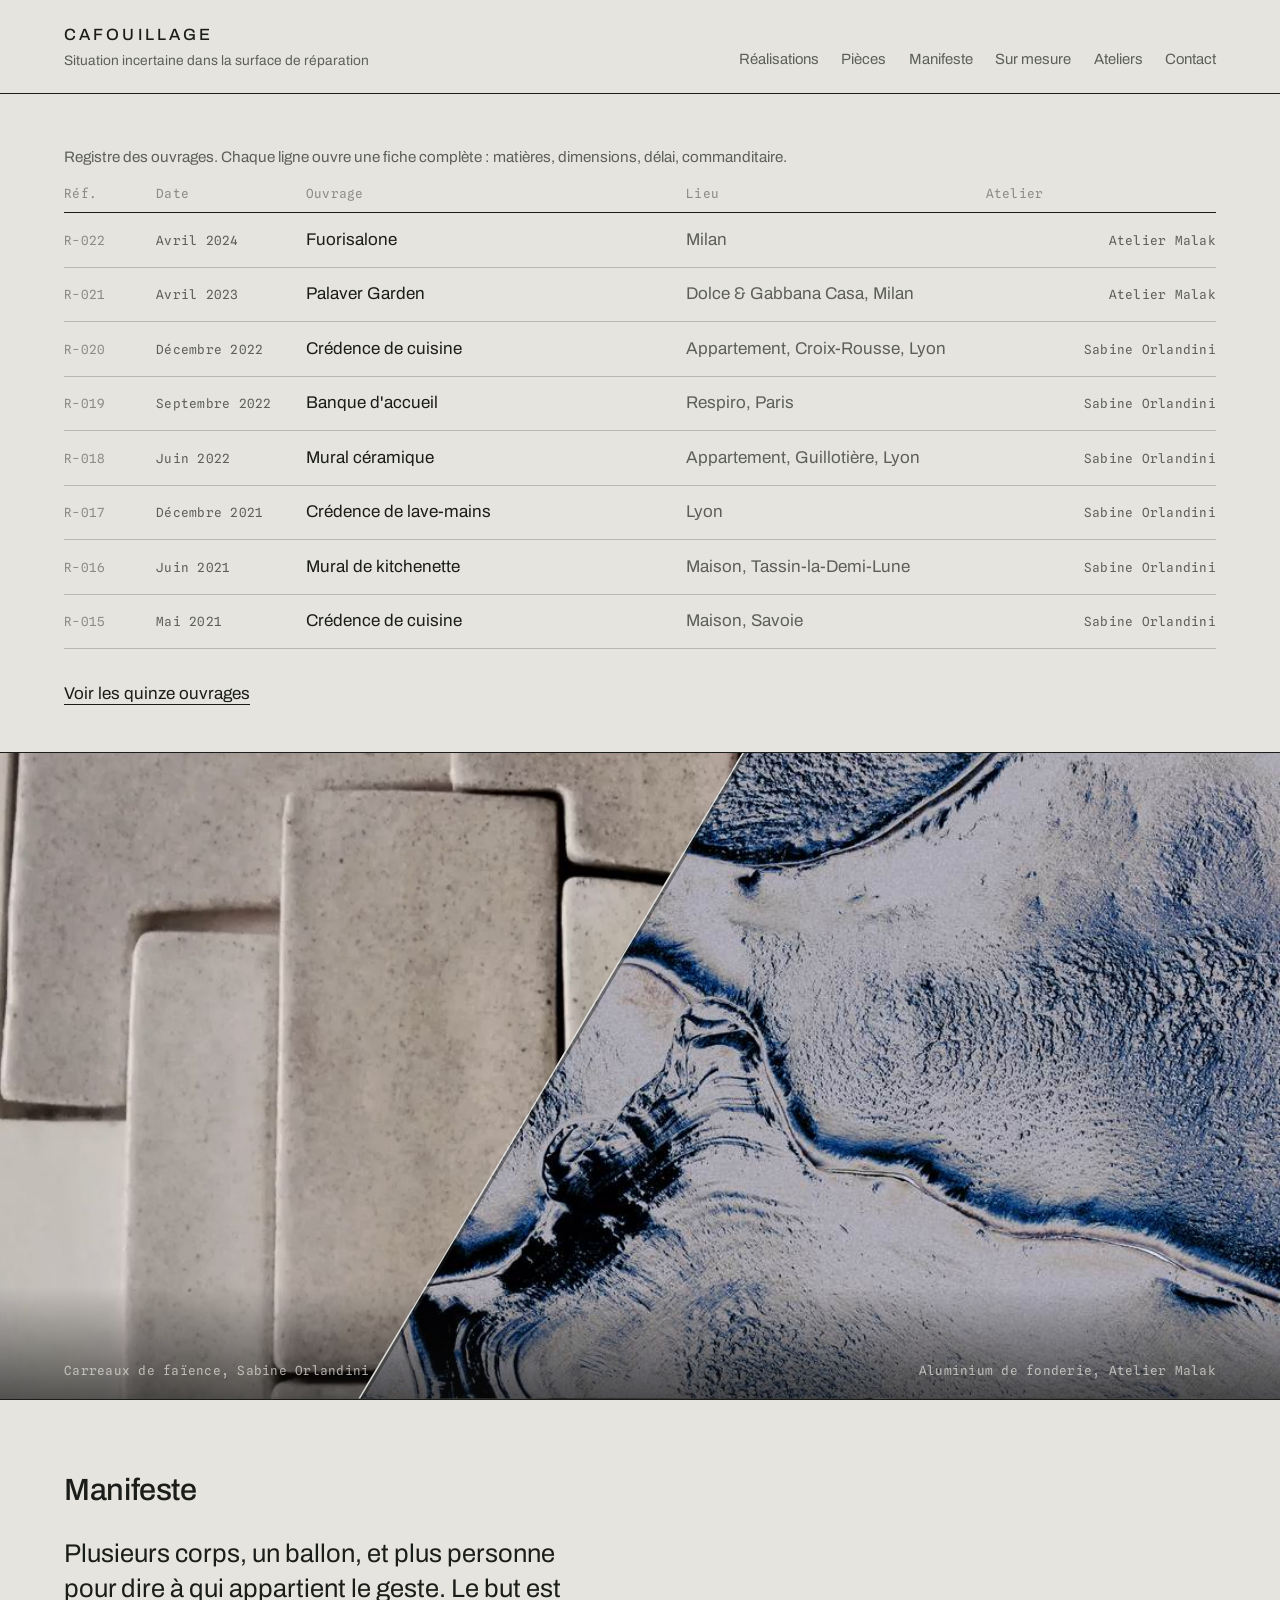
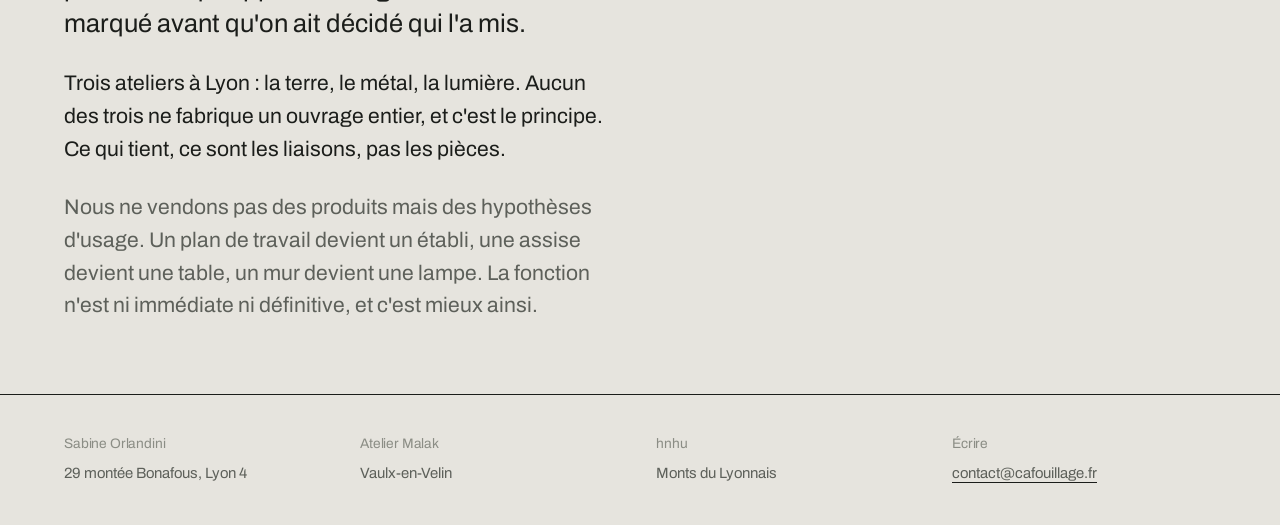
==== index.html @ cafbd725 "Premiere version du site" ====
<!DOCTYPE html>
<html lang="fr">
<head>
<meta charset="utf-8">
<meta name="viewport" content="width=device-width, initial-scale=1">
<title>Cafouillage — trois ateliers, Lyon</title>
<meta name="description" content="Trois ateliers lyonnais — la terre, le métal, la lumière — pour les agencements sur mesure des architectes d'intérieur, décorateurs et créateurs de lieux.">
<link rel="preconnect" href="https://fonts.googleapis.com">
<link rel="preconnect" href="https://fonts.gstatic.com" crossorigin>
<link href="https://fonts.googleapis.com/css2?family=Archivo:wght@400;500&family=Spline+Sans+Mono:wght@400&display=swap" rel="stylesheet">
<link rel="stylesheet" href="css/site.css">
</head>
<body>

<header class="tete bande">
  <div class="bloc-enseigne">
    <a class="enseigne" href="index.html" data-nom>Cafouillage</a>
    <p class="base-line" data-baseline>Situation incertaine dans la surface de réparation</p>
  </div>
  <nav class="menu" aria-label="Navigation principale">
    <a href="realisations.html">Réalisations</a>
    <a href="pieces.html">Pièces</a>
    <a href="index.html#manifeste">Manifeste</a>
    <a href="sur-mesure.html">Sur mesure</a>
    <a href="ateliers.html">Ateliers</a>
    <a href="contact.html">Contact</a>
  </nav>
</header>

<main>

  <section class="section--serree bande" style="padding-top:3.25rem;">
    <table class="registre">
      <caption>Registre des ouvrages. Chaque ligne ouvre une fiche complète : matières, dimensions, délai, commanditaire.</caption>
      <thead>
        <tr>
          <th class="col-ref donnee">Réf.</th>
          <th class="col-date donnee">Date</th>
          <th class="donnee">Ouvrage</th>
          <th class="col-lieu donnee">Lieu</th>
          <th class="col-atelier donnee">Atelier</th>
        </tr>
      </thead>
      <tbody data-registre="8"></tbody>
    </table>
    <p style="margin-top:2rem;"><a class="lien-souligne" href="realisations.html">Voir les quinze ouvrages</a></p>
  </section>

  <div class="croisement" data-croisement role="img" aria-label="Deux gros plans d'atelier qui se croisent : la terre et le métal"></div>

  <section class="section bande" id="manifeste">
    <h2>Manifeste</h2>
    <div class="manifeste" data-manifeste style="margin-top:1.75rem;"></div>
  </section>

</main>

<footer class="pied bande" data-pied-ateliers>
  <div><h3>Sabine Orlandini</h3><p>29 montée Bonafous, Lyon 4</p></div>
  <div><h3>Atelier Malak</h3><p>Vaulx-en-Velin</p></div>
  <div><h3>hnhu</h3><p>Monts du Lyonnais</p></div>
  <div><h3>Écrire</h3><p><a class="lien-souligne" data-courriel href="mailto:contact@cafouillage.fr">contact@cafouillage.fr</a></p></div>
</footer>

<script src="data/contenu.js"></script>
<script src="js/site.js"></script>
</body>
</html>
---- css/site.css ----
/* Cafouillage — feuille de style unique */

:root {
  --platre: #E6E4DE;
  --platre-creux: #DBD8D0;
  --encre: #1B1D1A;
  --encre-douce: #5D605A;
  --encre-legere: #8B8D85;
  --outremer: #1B2F7A;
  --trait: rgba(27, 29, 26, 0.22);
  --trait-fort: #1B1D1A;
  --nuit: #16181A;
  --nuit-claire: #9BA2A8;
  --marge: clamp(1.25rem, 5vw, 4.5rem);
}

* { box-sizing: border-box; }

html { -webkit-text-size-adjust: 100%; }

body {
  margin: 0;
  background: var(--platre);
  color: var(--encre);
  font-family: "Archivo", "Helvetica Neue", Arial, sans-serif;
  font-size: 17px;
  line-height: 1.55;
  font-weight: 400;
  font-synthesis: none;
}

a { color: inherit; }

a:focus-visible,
button:focus-visible,
input:focus-visible,
select:focus-visible,
textarea:focus-visible {
  outline: 2px solid var(--outremer);
  outline-offset: 3px;
}

img { max-width: 100%; display: block; }

/* ---------- ossature ---------- */

.bande { padding-left: var(--marge); padding-right: var(--marge); }

.section { padding-top: 4.5rem; padding-bottom: 4.5rem; }
.section--serree { padding-top: 2.75rem; padding-bottom: 2.75rem; }
.section--filet { border-top: 1px solid var(--trait-fort); }

.mesure { max-width: 62ch; }
.mesure-large { max-width: 78ch; }

/* ---------- typographie ---------- */

h1, h2, h3 { font-weight: 500; margin: 0; letter-spacing: -0.012em; }

h1 { font-size: clamp(2rem, 4.6vw, 3.4rem); line-height: 1.08; }
h2 { font-size: clamp(1.4rem, 2.4vw, 1.95rem); line-height: 1.18; }
h3 { font-size: 1.13rem; line-height: 1.3; }

p { margin: 0 0 1.1rem; }
p:last-child { margin-bottom: 0; }

.chapo { font-size: clamp(1.05rem, 1.6vw, 1.28rem); line-height: 1.5; color: var(--encre-douce); }
.discret { color: var(--encre-douce); }
.tres-discret { color: var(--encre-legere); }

.donnee {
  font-family: "Spline Sans Mono", ui-monospace, "SFMono-Regular", Menlo, monospace;
  font-size: 0.79rem;
  letter-spacing: 0.02em;
  font-variant-numeric: tabular-nums;
}

.lien-souligne {
  text-decoration: none;
  border-bottom: 1px solid var(--trait-fort);
  padding-bottom: 1px;
}
.lien-souligne:hover { border-bottom-color: var(--outremer); color: var(--outremer); }

/* ---------- en-tête ---------- */

.tete {
  display: flex;
  align-items: flex-end;
  justify-content: space-between;
  gap: 1.5rem 2rem;
  flex-wrap: wrap;
  padding-top: 1.4rem;
  padding-bottom: 1.4rem;
  border-bottom: 1px solid var(--trait-fort);
}

.bloc-enseigne { display: grid; gap: 0.3rem; }

.enseigne {
  font-size: 1.02rem;
  letter-spacing: 0.19em;
  text-transform: uppercase;
  text-decoration: none;
  font-weight: 500;
}

.base-line { color: var(--encre-douce); font-size: 0.86rem; line-height: 1.35; max-width: 48ch; }

.menu { display: flex; gap: 1.4rem; flex-wrap: wrap; }
.menu a { text-decoration: none; color: var(--encre-douce); font-size: 0.93rem; }
.menu a:hover { color: var(--encre); }
.menu a[aria-current="page"] { color: var(--encre); border-bottom: 1px solid var(--encre); }

/* ---------- registre ---------- */

.registre { width: 100%; border-collapse: collapse; }

.registre caption {
  text-align: left;
  color: var(--encre-douce);
  padding-bottom: 0.9rem;
  font-size: 0.95rem;
}

.registre th {
  text-align: left;
  font-weight: 400;
  color: var(--encre-legere);
  border-bottom: 1px solid var(--trait-fort);
  padding: 0 0.9rem 0.5rem 0;
  white-space: nowrap;
}

.registre td {
  border-bottom: 1px solid var(--trait);
  padding: 0.85rem 0.9rem 0.85rem 0;
  vertical-align: baseline;
}

.registre tbody tr:hover { background: var(--platre-creux); }

.registre a { text-decoration: none; }
.registre a:hover { color: var(--outremer); }

.col-ref { width: 8%; }
.col-date { width: 13%; }
.col-lieu { width: 26%; }
.col-atelier { width: 20%; text-align: right; }
.registre .col-atelier { padding-right: 0; }

.marqueur {
  display: inline-block;
  border: 1px solid var(--outremer);
  color: var(--outremer);
  padding: 1px 6px;
  margin-left: 0.5rem;
  border-radius: 2px;
  font-size: 0.68rem;
  letter-spacing: 0.04em;
  vertical-align: 1px;
}

/* ---------- filtres ---------- */

.filtres { display: flex; gap: 0.5rem; flex-wrap: wrap; margin-bottom: 1.75rem; }

.filtres button {
  font: inherit;
  font-size: 0.88rem;
  background: none;
  border: 1px solid var(--trait);
  color: var(--encre-douce);
  padding: 0.3rem 0.85rem;
  border-radius: 2px;
  cursor: pointer;
}
.filtres button:hover { border-color: var(--encre); color: var(--encre); }
.filtres button[aria-pressed="true"] { border-color: var(--encre); background: var(--encre); color: var(--platre); }

/* ---------- images et cadres en attente ---------- */

.cadre { background: var(--platre-creux); position: relative; overflow: hidden; }
.cadre--large { aspect-ratio: 16 / 9; }
.cadre--portrait { aspect-ratio: 3 / 4; }
.cadre--carre { aspect-ratio: 1 / 1; }

.cadre img { width: 100%; height: 100%; object-fit: cover; }

/* portrait d'atelier : même format pour les trois, quelles que soient
   les proportions de la photo d'origine */
.cadre--atelier { aspect-ratio: 4 / 5; }

/* photo d'ouvrage : proportions d'origine, hauteur plafonnée pour qu'une
   image verticale ne remplisse pas l'écran à elle seule */
.cadre--photo { aspect-ratio: auto; background: none; }
.cadre--photo img {
  width: auto;
  height: auto;
  max-height: 38rem;
  max-width: 100%;
  object-fit: contain;
}

.cadre-vide {
  position: absolute;
  inset: 0;
  display: flex;
  align-items: flex-end;
  padding: 0.9rem;
  color: var(--encre-legere);
  border: 1px solid var(--trait);
}

/* ---------- croisement pleine page ---------- */

.croisement {
  position: relative;
  height: min(72vh, 42rem);
  min-height: 22rem;
  background: var(--nuit);
  overflow: hidden;
  border-top: 1px solid var(--trait-fort);
  border-bottom: 1px solid var(--trait-fort);
}

.croisement-pan { position: absolute; inset: 0; }
.croisement-pan img { width: 100%; height: 100%; object-fit: cover; }

.croisement-pan--gauche { background: #2C3035; }

.croisement-pan--droite {
  background: #6E645A;
  clip-path: polygon(58% 0, 100% 0, 100% 100%, 28% 100%);
}

/* voile sombre en bas de bande : garde les légendes lisibles
   quelle que soit la photo posée derrière */
.croisement-voile {
  position: absolute;
  left: 0;
  right: 0;
  bottom: 0;
  height: 7rem;
  pointer-events: none;
  background: linear-gradient(to top, rgba(10, 11, 10, 0.6), rgba(10, 11, 10, 0));
}

/* la couture est doublée : un filet clair et son ombre, pour rester
   visible aussi bien sur une matière pâle que sur une matière sombre */
.croisement-couture {
  position: absolute;
  inset: 0;
  pointer-events: none;
  background: var(--platre);
  opacity: 0.92;
  clip-path: polygon(58% 0, 58.14% 0, 28.14% 100%, 28% 100%);
}

.croisement-couture--ombre {
  background: var(--encre);
  opacity: 0.45;
  clip-path: polygon(58.14% 0, 58.42% 0, 28.42% 100%, 28.14% 100%);
}

.croisement-legende {
  position: absolute;
  bottom: 1.1rem;
  color: var(--platre);
  opacity: 0.72;
}
.croisement-legende--gauche { left: var(--marge); }
.croisement-legende--droite { right: var(--marge); }

/* ---------- manifeste ---------- */

.manifeste { max-width: 54ch; }
.manifeste p { font-size: clamp(1.06rem, 1.7vw, 1.32rem); line-height: 1.55; margin-bottom: 1.6rem; }
.manifeste p:first-child { font-size: clamp(1.2rem, 2.1vw, 1.6rem); line-height: 1.38; }
.manifeste p:last-child { margin-bottom: 0; color: var(--encre-douce); }

/* ---------- grilles ---------- */

.grille { display: grid; gap: 1.4rem; }
.grille--2 { grid-template-columns: repeat(auto-fit, minmax(min(100%, 19rem), 1fr)); }
.grille--3 { grid-template-columns: repeat(auto-fit, minmax(min(100%, 14rem), 1fr)); }

.vignette a { text-decoration: none; display: block; }
.vignette h3 { margin-top: 0.7rem; font-size: 1rem; font-weight: 400; }
.vignette .donnee { display: block; margin-top: 0.25rem; color: var(--encre-legere); }
.vignette a:hover h3 { color: var(--outremer); }

/* ---------- pièces ---------- */

.grille-pieces { display: grid; gap: 2.5rem 1.6rem; grid-template-columns: repeat(auto-fill, minmax(min(100%, 17rem), 1fr)); }

/* seconde vue superposée, révélée au survol ou au focus clavier */
.piece-photo img { transition: opacity 0.35s ease; }
.piece-autre-vue { position: absolute; inset: 0; opacity: 0; }
.piece--deux-vues:hover .piece-autre-vue,
.piece--deux-vues:focus-visible .piece-autre-vue { opacity: 1; }
.piece--deux-vues:focus-visible { outline: 2px solid var(--outremer); outline-offset: 4px; }

/* ---------- ateliers ---------- */

/* la colonne de gauche est à la largeur exacte de la photo : pas de
   vide à sa droite, et les trois portraits s'alignent */
.atelier { display: grid; gap: 2.5rem 3rem; grid-template-columns: 17rem minmax(0, 44rem); align-items: start; }
.atelier-matiere { color: var(--encre-legere); margin: 0.55rem 0 1.25rem; }

/* ---------- étapes ---------- */

.etapes { list-style: none; margin: 0; padding: 0; counter-reset: etape; }

.etapes li {
  counter-increment: etape;
  display: grid;
  grid-template-columns: 3.5rem 1fr;
  gap: 1.25rem;
  padding: 1.5rem 0;
  border-top: 1px solid var(--trait);
}
.etapes li:last-child { border-bottom: 1px solid var(--trait); }

.etapes li::before {
  content: counter(etape, decimal-leading-zero);
  font-family: "Spline Sans Mono", monospace;
  font-size: 0.79rem;
  color: var(--encre-legere);
  padding-top: 0.3rem;
}

/* ---------- fiche d'ouvrage ---------- */

.fiche { width: 100%; border-collapse: collapse; }
.fiche th {
  text-align: left;
  font-weight: 400;
  color: var(--encre-legere);
  width: 11rem;
  padding: 0.6rem 1rem 0.6rem 0;
  border-bottom: 1px solid var(--trait);
  vertical-align: baseline;
}
.fiche td { padding: 0.6rem 0; border-bottom: 1px solid var(--trait); vertical-align: baseline; }

/* ---------- formulaire ---------- */

.formulaire { display: grid; gap: 1.1rem; max-width: 34rem; }
.champ { display: grid; gap: 0.35rem; }
.champ label { font-size: 0.93rem; color: var(--encre-douce); }

.champ input,
.champ select,
.champ textarea {
  font: inherit;
  font-size: 0.97rem;
  background: transparent;
  border: 1px solid var(--trait);
  border-radius: 2px;
  padding: 0.6rem 0.7rem;
  color: var(--encre);
  width: 100%;
}
.champ textarea { min-height: 7rem; resize: vertical; }

.bouton {
  font: inherit;
  font-size: 0.97rem;
  background: var(--encre);
  color: var(--platre);
  border: 1px solid var(--encre);
  border-radius: 2px;
  padding: 0.65rem 1.4rem;
  cursor: pointer;
  justify-self: start;
}
.bouton:hover { background: var(--outremer); border-color: var(--outremer); }

.erreur { color: #8C2015; font-size: 0.88rem; }

/* ---------- pied ---------- */

.pied {
  border-top: 1px solid var(--trait-fort);
  padding-top: 2.5rem;
  padding-bottom: 2.5rem;
  display: grid;
  gap: 2rem;
  grid-template-columns: repeat(auto-fit, minmax(min(100%, 12rem), 1fr));
  color: var(--encre-douce);
  font-size: 0.93rem;
}
.pied h3 { font-size: 0.86rem; font-weight: 400; color: var(--encre-legere); margin-bottom: 0.55rem; }
.pied a { text-decoration: none; }
.pied a:hover { color: var(--encre); }

/* ---------- responsive ---------- */

@media (max-width: 800px) {
  .atelier { grid-template-columns: 1fr; }
  .atelier .cadre { max-width: 17rem; }
  .col-lieu, .col-atelier { display: none; }
  .etapes li { grid-template-columns: 2.5rem 1fr; }
  .fiche th { width: 8rem; }
  .croisement { height: 62vh; }
  .croisement-pan--droite { clip-path: polygon(0 62%, 100% 34%, 100% 100%, 0 100%); }
  .croisement-couture { clip-path: polygon(0 62%, 100% 34%, 100% 34.4%, 0 62.4%); }
  .croisement-couture--ombre { clip-path: polygon(0 62.4%, 100% 34.4%, 100% 35.2%, 0 63.2%); }
  .croisement-legende--gauche { bottom: auto; top: 1.1rem; }
  /* en mobile la première légende remonte en haut : le voile couvre
     les deux extrémités de la bande */
  .croisement-voile {
    inset: 0;
    height: auto;
    background:
      linear-gradient(to bottom, rgba(10, 11, 10, 0.55), rgba(10, 11, 10, 0) 6rem),
      linear-gradient(to top, rgba(10, 11, 10, 0.6), rgba(10, 11, 10, 0) 7rem);
  }
}

@media (prefers-reduced-motion: reduce) {
  * { transition: none !important; animation: none !important; }
}
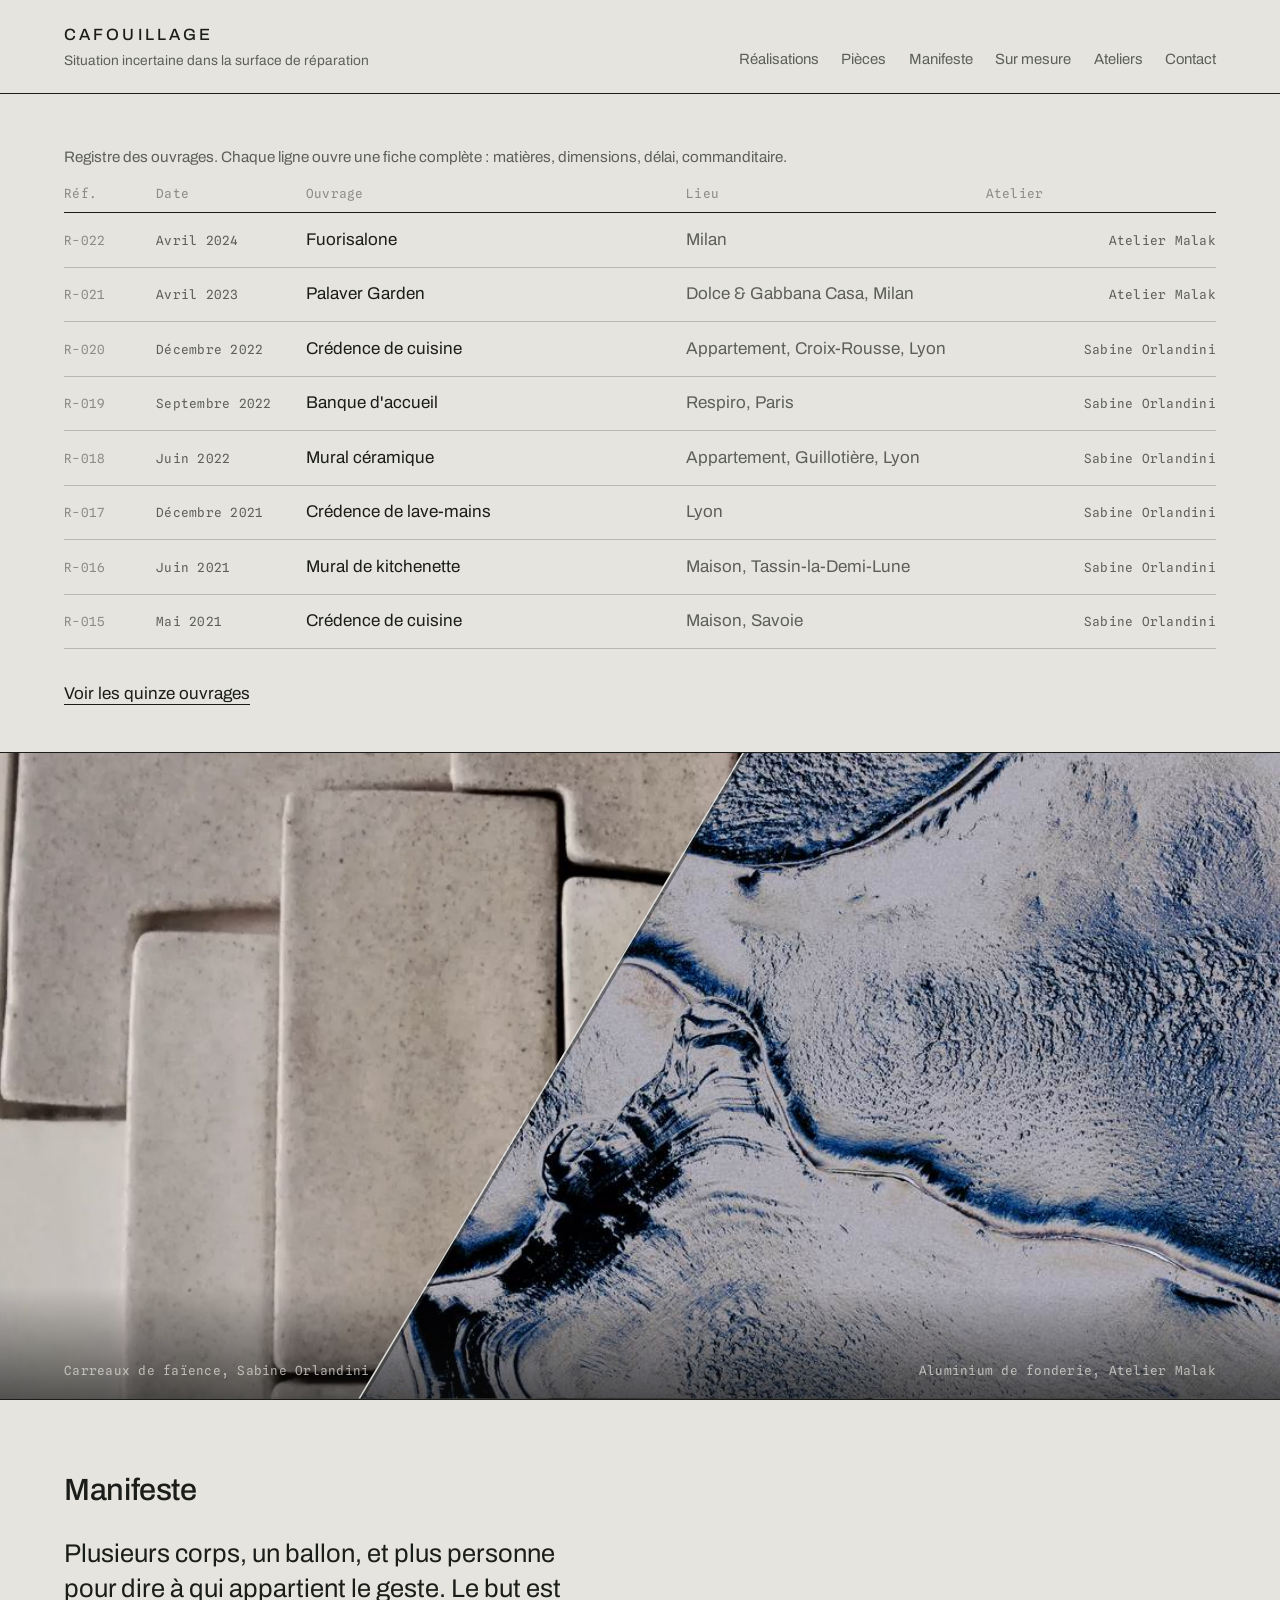
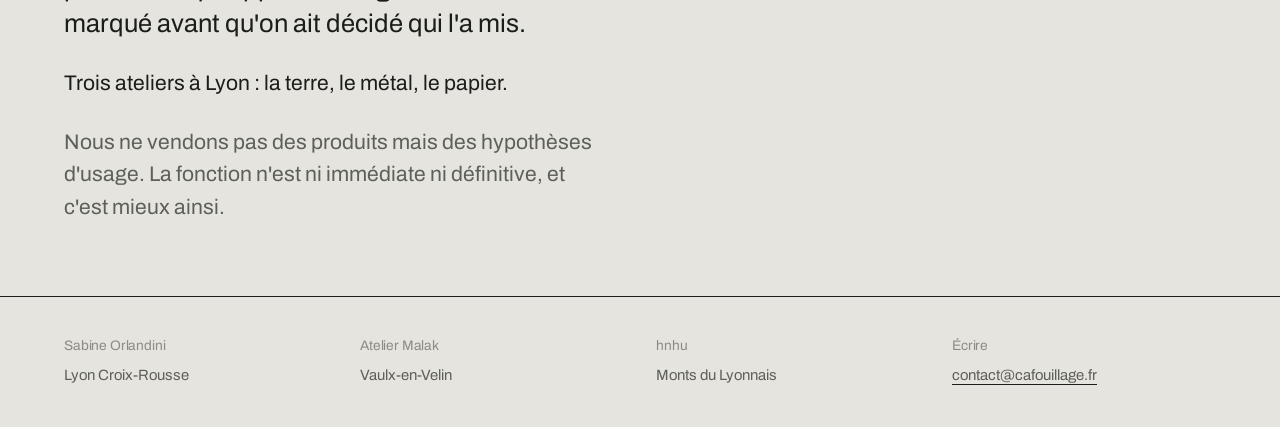
==== commit 56dfb536: "Pied de page et page des pieces" ====
--- a/index.html
+++ b/index.html
@@ -56,7 +56,7 @@
 </main>
 
 <footer class="pied bande" data-pied-ateliers>
-  <div><h3>Sabine Orlandini</h3><p>29 montée Bonafous, Lyon 4</p></div>
+  <div><h3>Sabine Orlandini</h3><p>Lyon Croix-Rousse</p></div>
   <div><h3>Atelier Malak</h3><p>Vaulx-en-Velin</p></div>
   <div><h3>hnhu</h3><p>Monts du Lyonnais</p></div>
   <div><h3>Écrire</h3><p><a class="lien-souligne" data-courriel href="mailto:contact@cafouillage.fr">contact@cafouillage.fr</a></p></div>
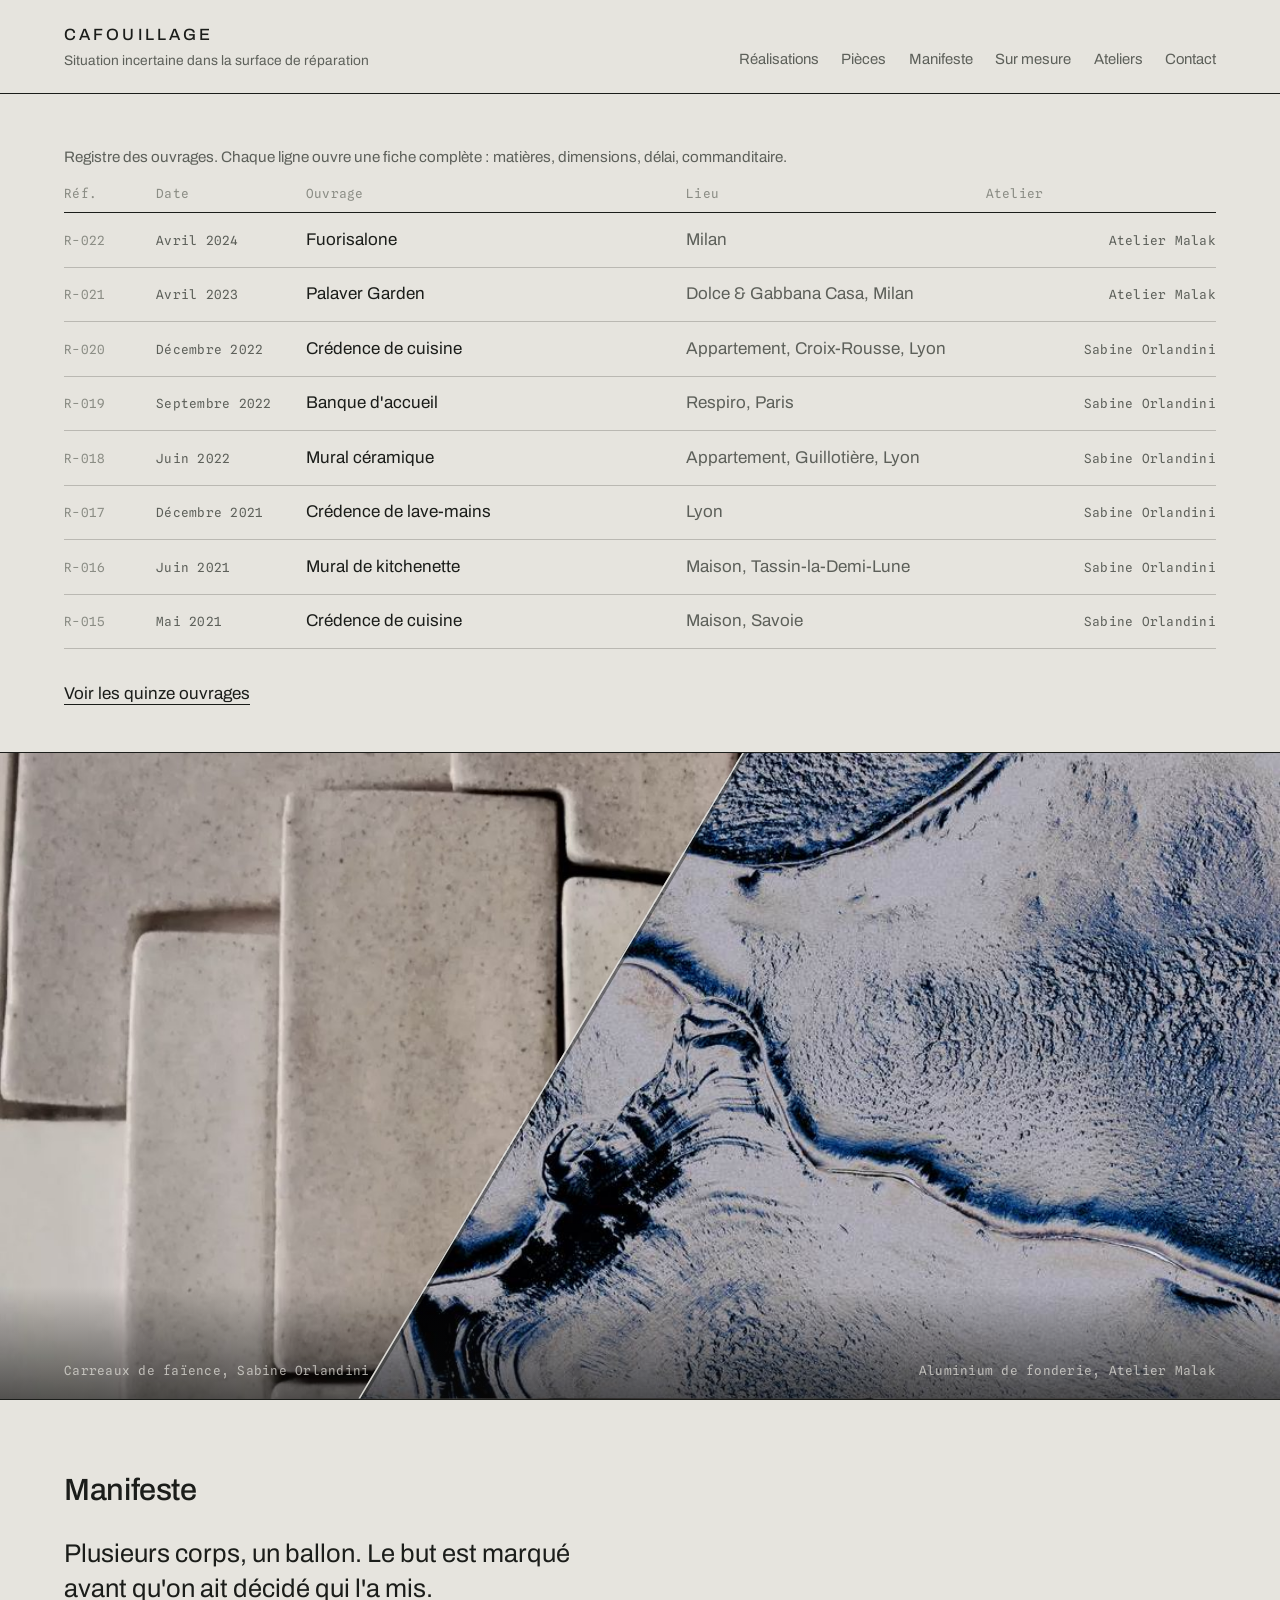
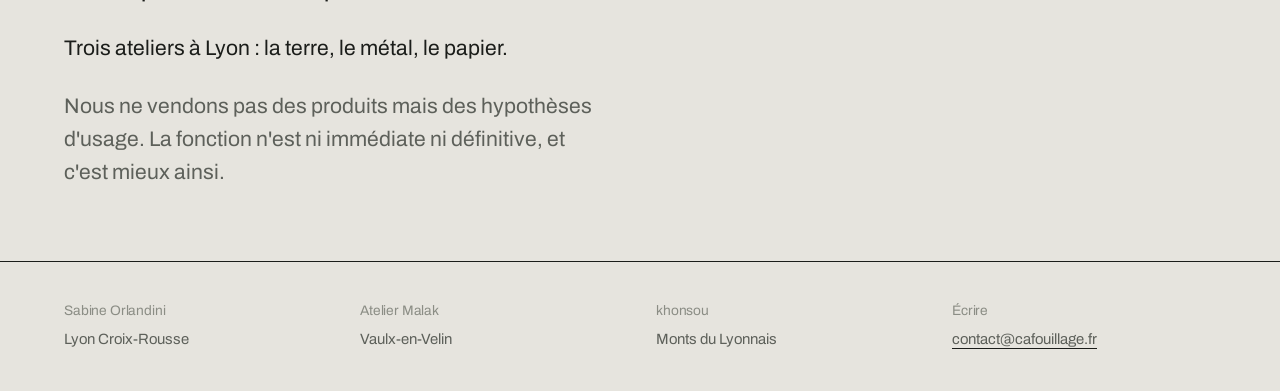
==== commit d64e8a15: "hnhu to khonsu" ====
--- a/index.html
+++ b/index.html
@@ -58,7 +58,7 @@
 <footer class="pied bande" data-pied-ateliers>
   <div><h3>Sabine Orlandini</h3><p>Lyon Croix-Rousse</p></div>
   <div><h3>Atelier Malak</h3><p>Vaulx-en-Velin</p></div>
-  <div><h3>hnhu</h3><p>Monts du Lyonnais</p></div>
+  <div><h3>khonsou</h3><p>Monts du Lyonnais</p></div>
   <div><h3>Écrire</h3><p><a class="lien-souligne" data-courriel href="mailto:contact@cafouillage.fr">contact@cafouillage.fr</a></p></div>
 </footer>
 
